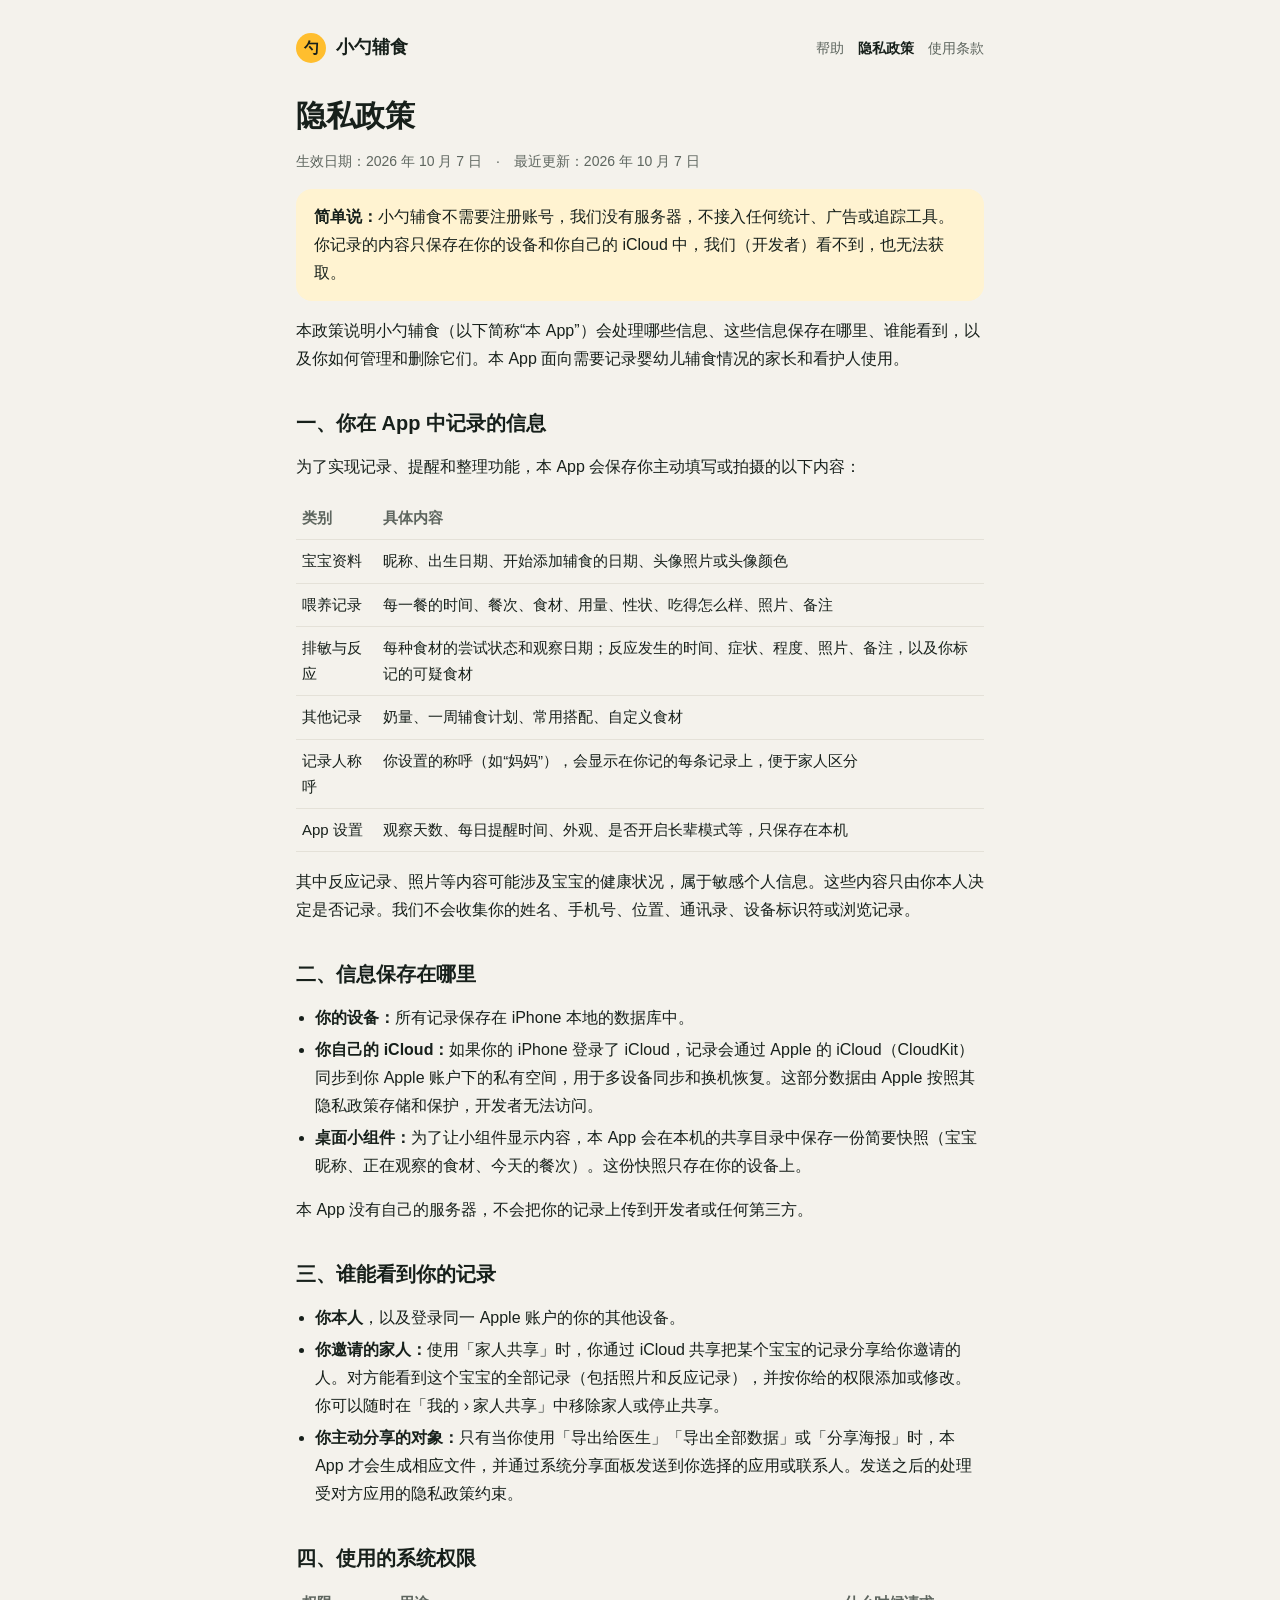
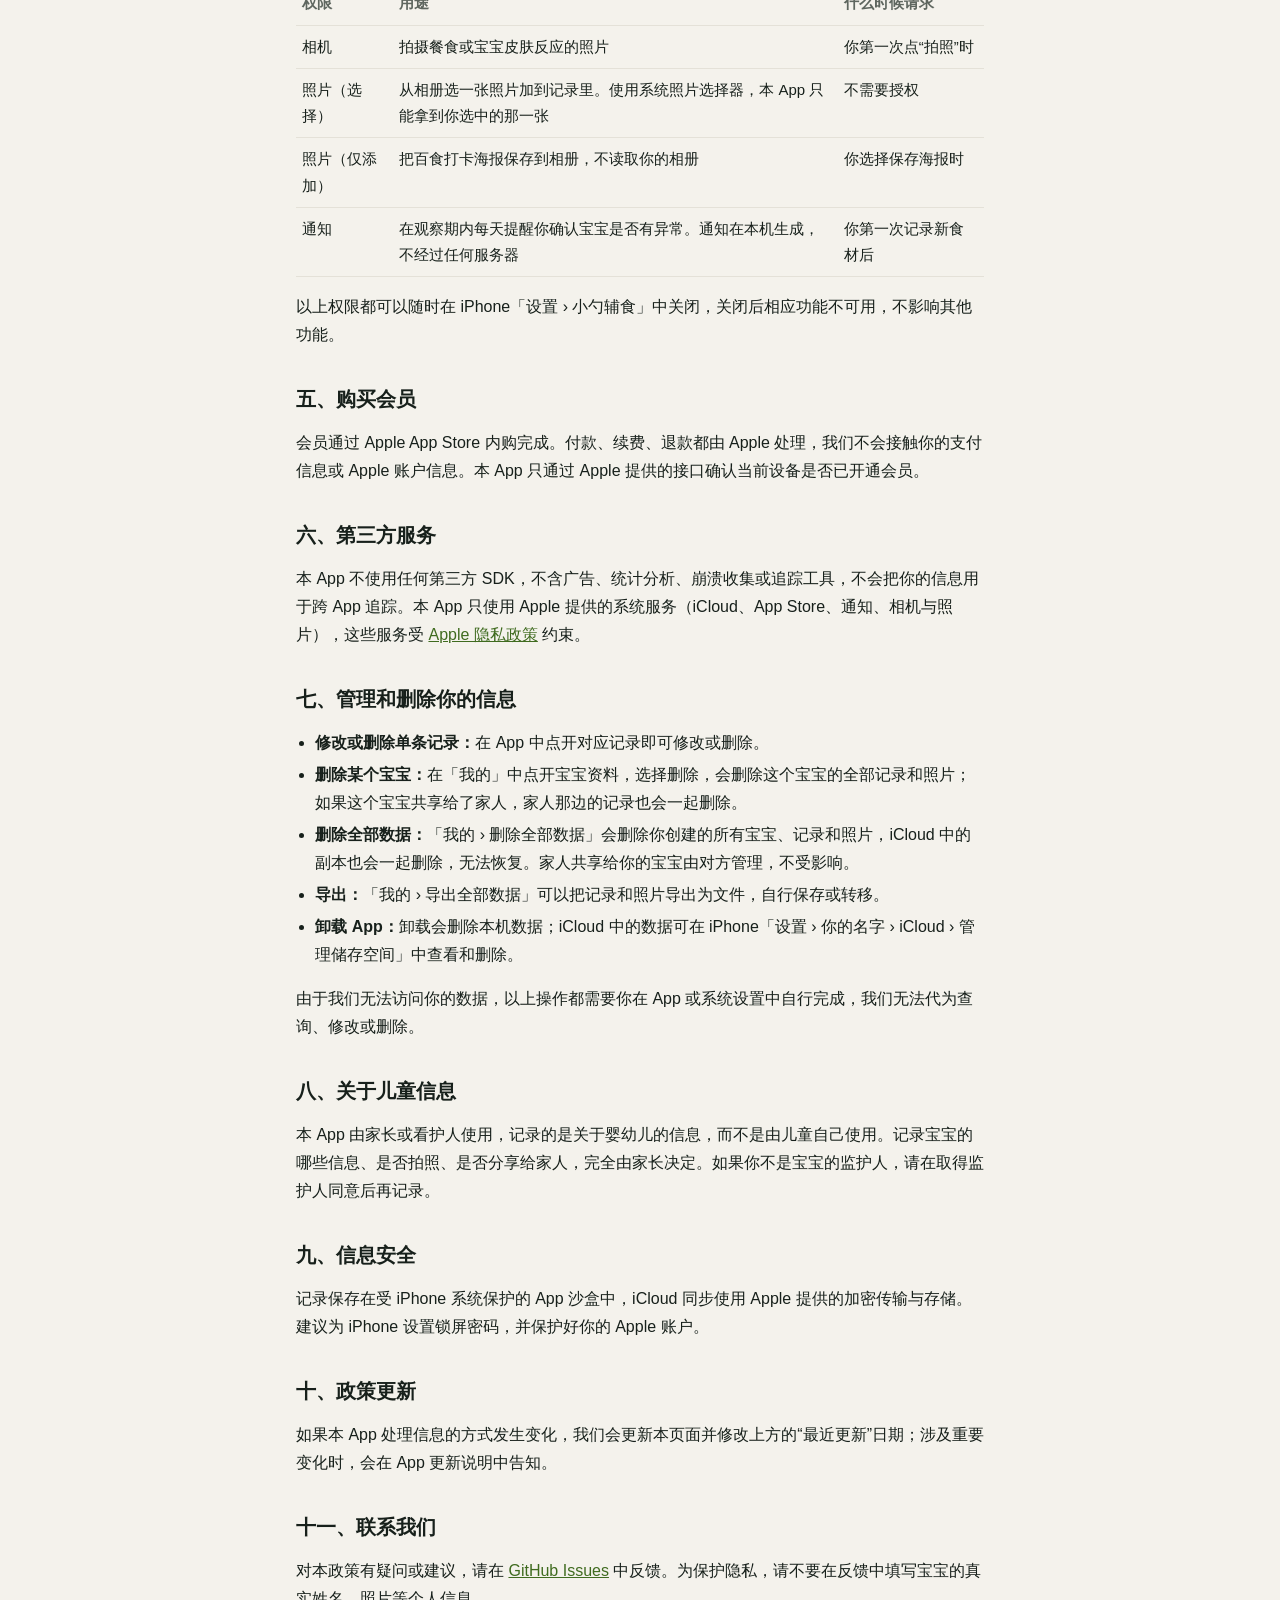
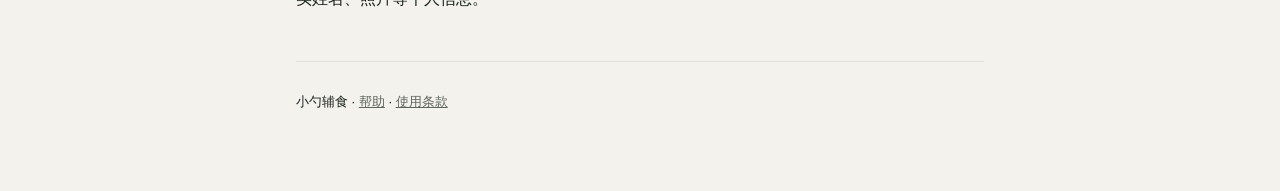
==== privacy.html @ 77303f6c "支持页面、隐私政策和使用条款" ====
<!DOCTYPE html>
<html lang="zh-CN">
<head>
  <meta charset="utf-8">
  <meta name="viewport" content="width=device-width, initial-scale=1">
  <title>小勺辅食 · 隐私政策</title>
  <meta name="description" content="小勺辅食隐私政策：不需要注册，没有服务器，记录只保存在你的设备和你自己的 iCloud 中。">
  <link rel="stylesheet" href="style.css">
</head>
<body>
<div class="wrap">
  <header class="site">
    <a class="brand" href="./"><span class="dot">勺</span>小勺辅食</a>
    <nav class="links">
      <a href="./">帮助</a>
      <a href="privacy.html" aria-current="page">隐私政策</a>
      <a href="terms.html">使用条款</a>
    </nav>
  </header>

  <h1>隐私政策</h1>
  <p class="muted">生效日期：2026 年 10 月 7 日　·　最近更新：2026 年 10 月 7 日</p>

  <div class="notice">
    <p><strong>简单说：</strong>小勺辅食不需要注册账号，我们没有服务器，不接入任何统计、广告或追踪工具。你记录的内容只保存在你的设备和你自己的 iCloud 中，我们（开发者）看不到，也无法获取。</p>
  </div>

  <p>本政策说明小勺辅食（以下简称“本 App”）会处理哪些信息、这些信息保存在哪里、谁能看到，以及你如何管理和删除它们。本 App 面向需要记录婴幼儿辅食情况的家长和看护人使用。</p>

  <h2>一、你在 App 中记录的信息</h2>
  <p>为了实现记录、提醒和整理功能，本 App 会保存你主动填写或拍摄的以下内容：</p>
  <div class="table-scroll">
  <table>
    <tr><th>类别</th><th>具体内容</th></tr>
    <tr><td>宝宝资料</td><td>昵称、出生日期、开始添加辅食的日期、头像照片或头像颜色</td></tr>
    <tr><td>喂养记录</td><td>每一餐的时间、餐次、食材、用量、性状、吃得怎么样、照片、备注</td></tr>
    <tr><td>排敏与反应</td><td>每种食材的尝试状态和观察日期；反应发生的时间、症状、程度、照片、备注，以及你标记的可疑食材</td></tr>
    <tr><td>其他记录</td><td>奶量、一周辅食计划、常用搭配、自定义食材</td></tr>
    <tr><td>记录人称呼</td><td>你设置的称呼（如“妈妈”），会显示在你记的每条记录上，便于家人区分</td></tr>
    <tr><td>App 设置</td><td>观察天数、每日提醒时间、外观、是否开启长辈模式等，只保存在本机</td></tr>
  </table>
  </div>
  <p>其中反应记录、照片等内容可能涉及宝宝的健康状况，属于敏感个人信息。这些内容只由你本人决定是否记录。我们不会收集你的姓名、手机号、位置、通讯录、设备标识符或浏览记录。</p>

  <h2>二、信息保存在哪里</h2>
  <ul>
    <li><strong>你的设备：</strong>所有记录保存在 iPhone 本地的数据库中。</li>
    <li><strong>你自己的 iCloud：</strong>如果你的 iPhone 登录了 iCloud，记录会通过 Apple 的 iCloud（CloudKit）同步到你 Apple 账户下的私有空间，用于多设备同步和换机恢复。这部分数据由 Apple 按照其隐私政策存储和保护，开发者无法访问。</li>
    <li><strong>桌面小组件：</strong>为了让小组件显示内容，本 App 会在本机的共享目录中保存一份简要快照（宝宝昵称、正在观察的食材、今天的餐次）。这份快照只存在你的设备上。</li>
  </ul>
  <p>本 App 没有自己的服务器，不会把你的记录上传到开发者或任何第三方。</p>

  <h2>三、谁能看到你的记录</h2>
  <ul>
    <li><strong>你本人</strong>，以及登录同一 Apple 账户的你的其他设备。</li>
    <li><strong>你邀请的家人：</strong>使用「家人共享」时，你通过 iCloud 共享把某个宝宝的记录分享给你邀请的人。对方能看到这个宝宝的全部记录（包括照片和反应记录），并按你给的权限添加或修改。你可以随时在「我的 › 家人共享」中移除家人或停止共享。</li>
    <li><strong>你主动分享的对象：</strong>只有当你使用「导出给医生」「导出全部数据」或「分享海报」时，本 App 才会生成相应文件，并通过系统分享面板发送到你选择的应用或联系人。发送之后的处理受对方应用的隐私政策约束。</li>
  </ul>

  <h2>四、使用的系统权限</h2>
  <div class="table-scroll">
  <table>
    <tr><th>权限</th><th>用途</th><th>什么时候请求</th></tr>
    <tr><td>相机</td><td>拍摄餐食或宝宝皮肤反应的照片</td><td>你第一次点“拍照”时</td></tr>
    <tr><td>照片（选择）</td><td>从相册选一张照片加到记录里。使用系统照片选择器，本 App 只能拿到你选中的那一张</td><td>不需要授权</td></tr>
    <tr><td>照片（仅添加）</td><td>把百食打卡海报保存到相册，不读取你的相册</td><td>你选择保存海报时</td></tr>
    <tr><td>通知</td><td>在观察期内每天提醒你确认宝宝是否有异常。通知在本机生成，不经过任何服务器</td><td>你第一次记录新食材后</td></tr>
  </table>
  </div>
  <p>以上权限都可以随时在 iPhone「设置 › 小勺辅食」中关闭，关闭后相应功能不可用，不影响其他功能。</p>

  <h2>五、购买会员</h2>
  <p>会员通过 Apple App Store 内购完成。付款、续费、退款都由 Apple 处理，我们不会接触你的支付信息或 Apple 账户信息。本 App 只通过 Apple 提供的接口确认当前设备是否已开通会员。</p>

  <h2>六、第三方服务</h2>
  <p>本 App 不使用任何第三方 SDK，不含广告、统计分析、崩溃收集或追踪工具，不会把你的信息用于跨 App 追踪。本 App 只使用 Apple 提供的系统服务（iCloud、App Store、通知、相机与照片），这些服务受 <a href="https://www.apple.com.cn/legal/privacy/">Apple 隐私政策</a> 约束。</p>

  <h2>七、管理和删除你的信息</h2>
  <ul>
    <li><strong>修改或删除单条记录：</strong>在 App 中点开对应记录即可修改或删除。</li>
    <li><strong>删除某个宝宝：</strong>在「我的」中点开宝宝资料，选择删除，会删除这个宝宝的全部记录和照片；如果这个宝宝共享给了家人，家人那边的记录也会一起删除。</li>
    <li><strong>删除全部数据：</strong>「我的 › 删除全部数据」会删除你创建的所有宝宝、记录和照片，iCloud 中的副本也会一起删除，无法恢复。家人共享给你的宝宝由对方管理，不受影响。</li>
    <li><strong>导出：</strong>「我的 › 导出全部数据」可以把记录和照片导出为文件，自行保存或转移。</li>
    <li><strong>卸载 App：</strong>卸载会删除本机数据；iCloud 中的数据可在 iPhone「设置 › 你的名字 › iCloud › 管理储存空间」中查看和删除。</li>
  </ul>
  <p>由于我们无法访问你的数据，以上操作都需要你在 App 或系统设置中自行完成，我们无法代为查询、修改或删除。</p>

  <h2>八、关于儿童信息</h2>
  <p>本 App 由家长或看护人使用，记录的是关于婴幼儿的信息，而不是由儿童自己使用。记录宝宝的哪些信息、是否拍照、是否分享给家人，完全由家长决定。如果你不是宝宝的监护人，请在取得监护人同意后再记录。</p>

  <h2>九、信息安全</h2>
  <p>记录保存在受 iPhone 系统保护的 App 沙盒中，iCloud 同步使用 Apple 提供的加密传输与存储。建议为 iPhone 设置锁屏密码，并保护好你的 Apple 账户。</p>

  <h2>十、政策更新</h2>
  <p>如果本 App 处理信息的方式发生变化，我们会更新本页面并修改上方的“最近更新”日期；涉及重要变化时，会在 App 更新说明中告知。</p>

  <h2>十一、联系我们</h2>
  <p>对本政策有疑问或建议，请在 <a href="https://github.com/xdx888999/xsfs-support/issues">GitHub Issues</a> 中反馈。为保护隐私，请不要在反馈中填写宝宝的真实姓名、照片等个人信息。</p>

  <footer class="site">
    <p>小勺辅食 · <a href="./">帮助</a> · <a href="terms.html">使用条款</a></p>
  </footer>
</div>
</body>
</html>
---- style.css ----
/* 小勺辅食 · 支持站点。配色取自 App：蛋黄黄、墨绿黑、米白底 */
:root {
  --ground: #F4F2EC;
  --card: #FFFFFF;
  --ink: #17201B;
  --ink-2: #5E665F;
  --line: #E4E1D8;
  --yolk: #FFBE2E;
  --yolk-soft: #FFF3D1;
  --pea: #8DB83C;
  --link: #3F6B1F;
}

@media (prefers-color-scheme: dark) {
  :root {
    --ground: #111613;
    --card: #1B221E;
    --ink: #E8ECE5;
    --ink-2: #A3ABA4;
    --line: #2C352F;
    --yolk-soft: #3A3018;
    --link: #B7DC74;
  }
}

* { box-sizing: border-box; }

html { -webkit-text-size-adjust: 100%; }

body {
  margin: 0;
  background: var(--ground);
  color: var(--ink);
  font-family: -apple-system, BlinkMacSystemFont, "PingFang SC", "Hiragino Sans GB", "Microsoft YaHei", sans-serif;
  font-size: 16px;
  line-height: 1.75;
}

.wrap {
  max-width: 720px;
  margin: 0 auto;
  padding: 24px 16px 64px;
}

header.site {
  display: flex;
  align-items: center;
  justify-content: space-between;
  gap: 12px;
  padding: 8px 0 24px;
}

.brand {
  display: flex;
  align-items: center;
  gap: 10px;
  color: var(--ink);
  text-decoration: none;
  font-weight: 800;
  font-size: 18px;
}

.brand .dot {
  width: 30px;
  height: 30px;
  border-radius: 50%;
  background: var(--yolk);
  display: inline-flex;
  align-items: center;
  justify-content: center;
  font-size: 15px;
  color: #17201B;
}

nav.links { display: flex; gap: 14px; flex-wrap: wrap; font-size: 14px; }
nav.links a { color: var(--ink-2); text-decoration: none; }
nav.links a[aria-current="page"] { color: var(--ink); font-weight: 700; }

h1 { font-size: 30px; line-height: 1.3; margin: 8px 0 6px; letter-spacing: -0.5px; }
h2 { font-size: 20px; line-height: 1.4; margin: 36px 0 10px; }
h3 { font-size: 16px; margin: 20px 0 4px; }
p, li { color: var(--ink); }
.muted { color: var(--ink-2); font-size: 14px; }
a { color: var(--link); }

.lead { font-size: 17px; color: var(--ink-2); margin: 0 0 20px; }

.card {
  background: var(--card);
  border: 1px solid var(--line);
  border-radius: 20px;
  padding: 18px 20px;
  margin: 14px 0;
}

.notice {
  background: var(--yolk-soft);
  border-radius: 16px;
  padding: 14px 18px;
  margin: 16px 0;
}

.notice p { margin: 0; }

ul { padding-left: 1.2em; }
li { margin: 4px 0; }

details {
  background: var(--card);
  border: 1px solid var(--line);
  border-radius: 16px;
  padding: 12px 18px;
  margin: 10px 0;
}

details summary { cursor: pointer; font-weight: 700; }
details[open] summary { margin-bottom: 6px; }

table { width: 100%; border-collapse: collapse; font-size: 15px; }
th, td { text-align: left; padding: 8px 6px; border-bottom: 1px solid var(--line); vertical-align: top; }
th { color: var(--ink-2); font-weight: 600; white-space: nowrap; }

.table-scroll { overflow-x: auto; }

footer.site {
  margin-top: 48px;
  padding-top: 16px;
  border-top: 1px solid var(--line);
  font-size: 13px;
  color: var(--ink-2);
}

footer.site a { color: var(--ink-2); }
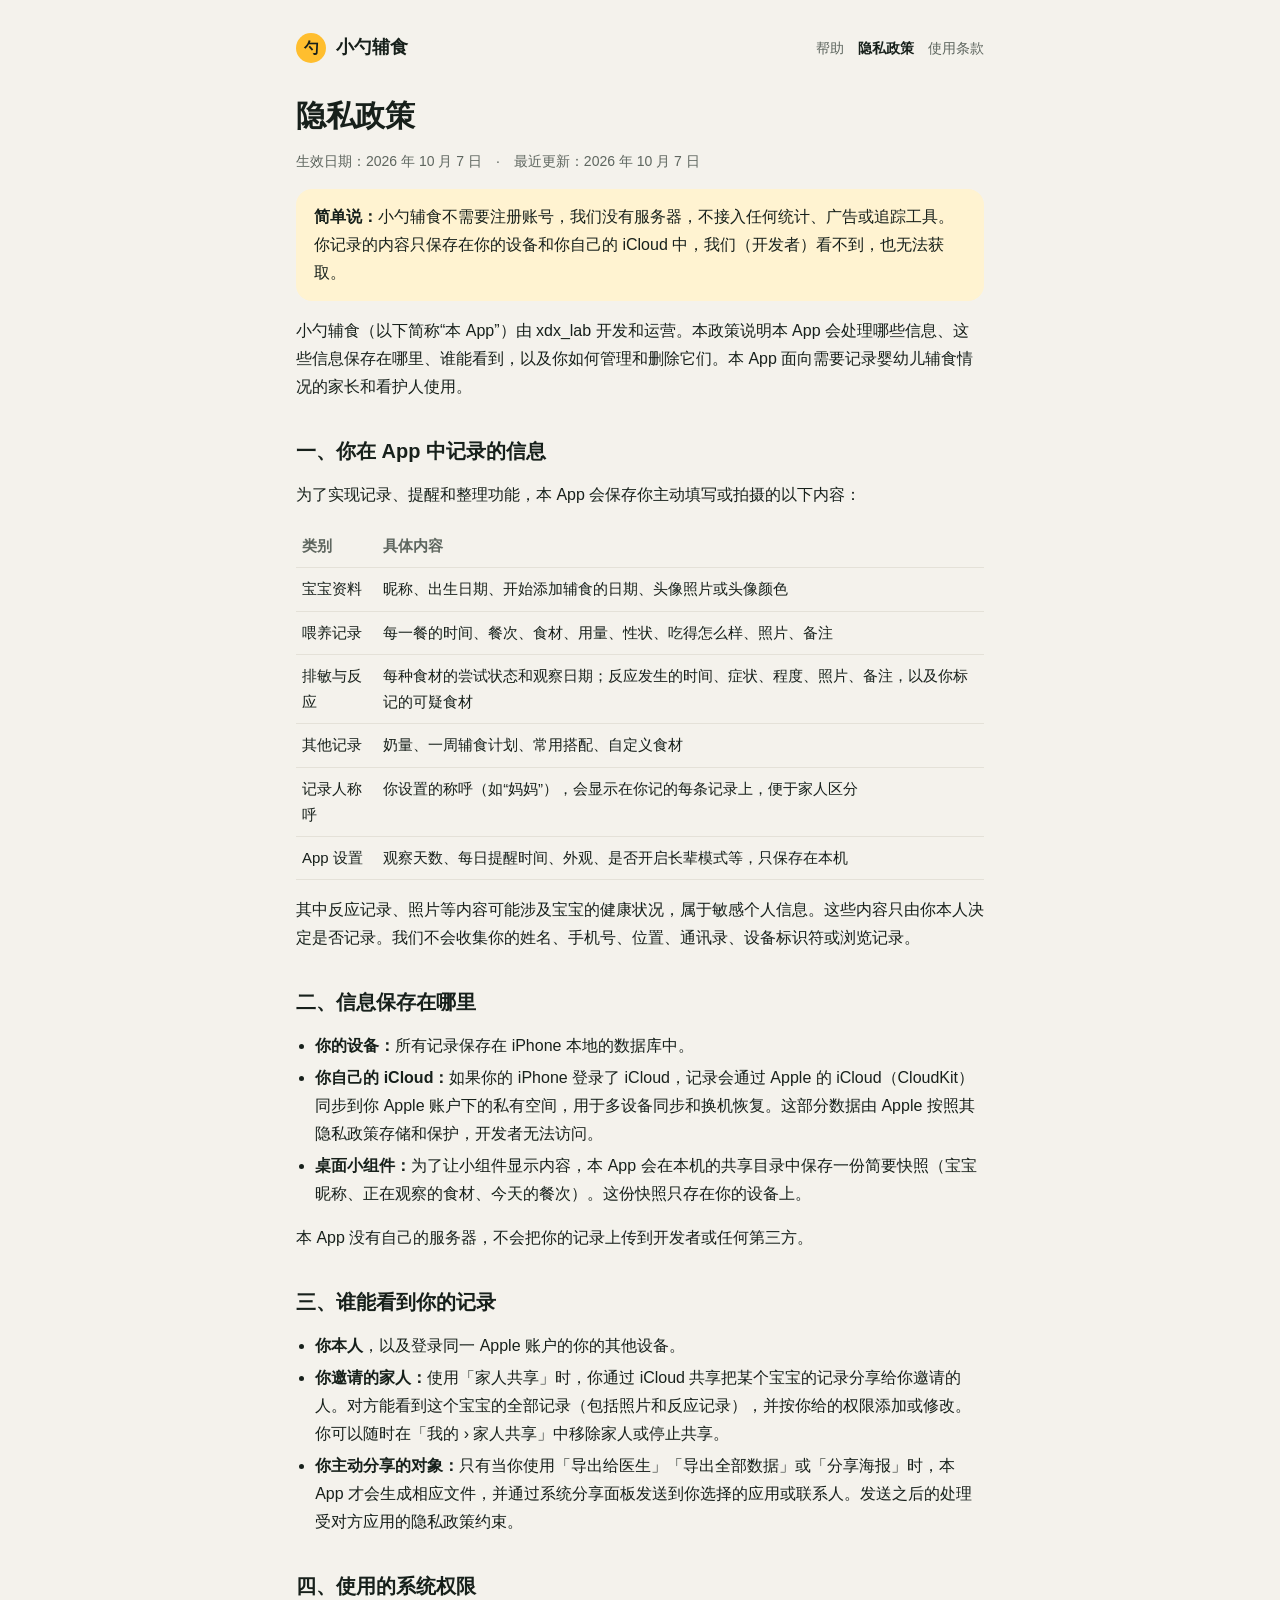
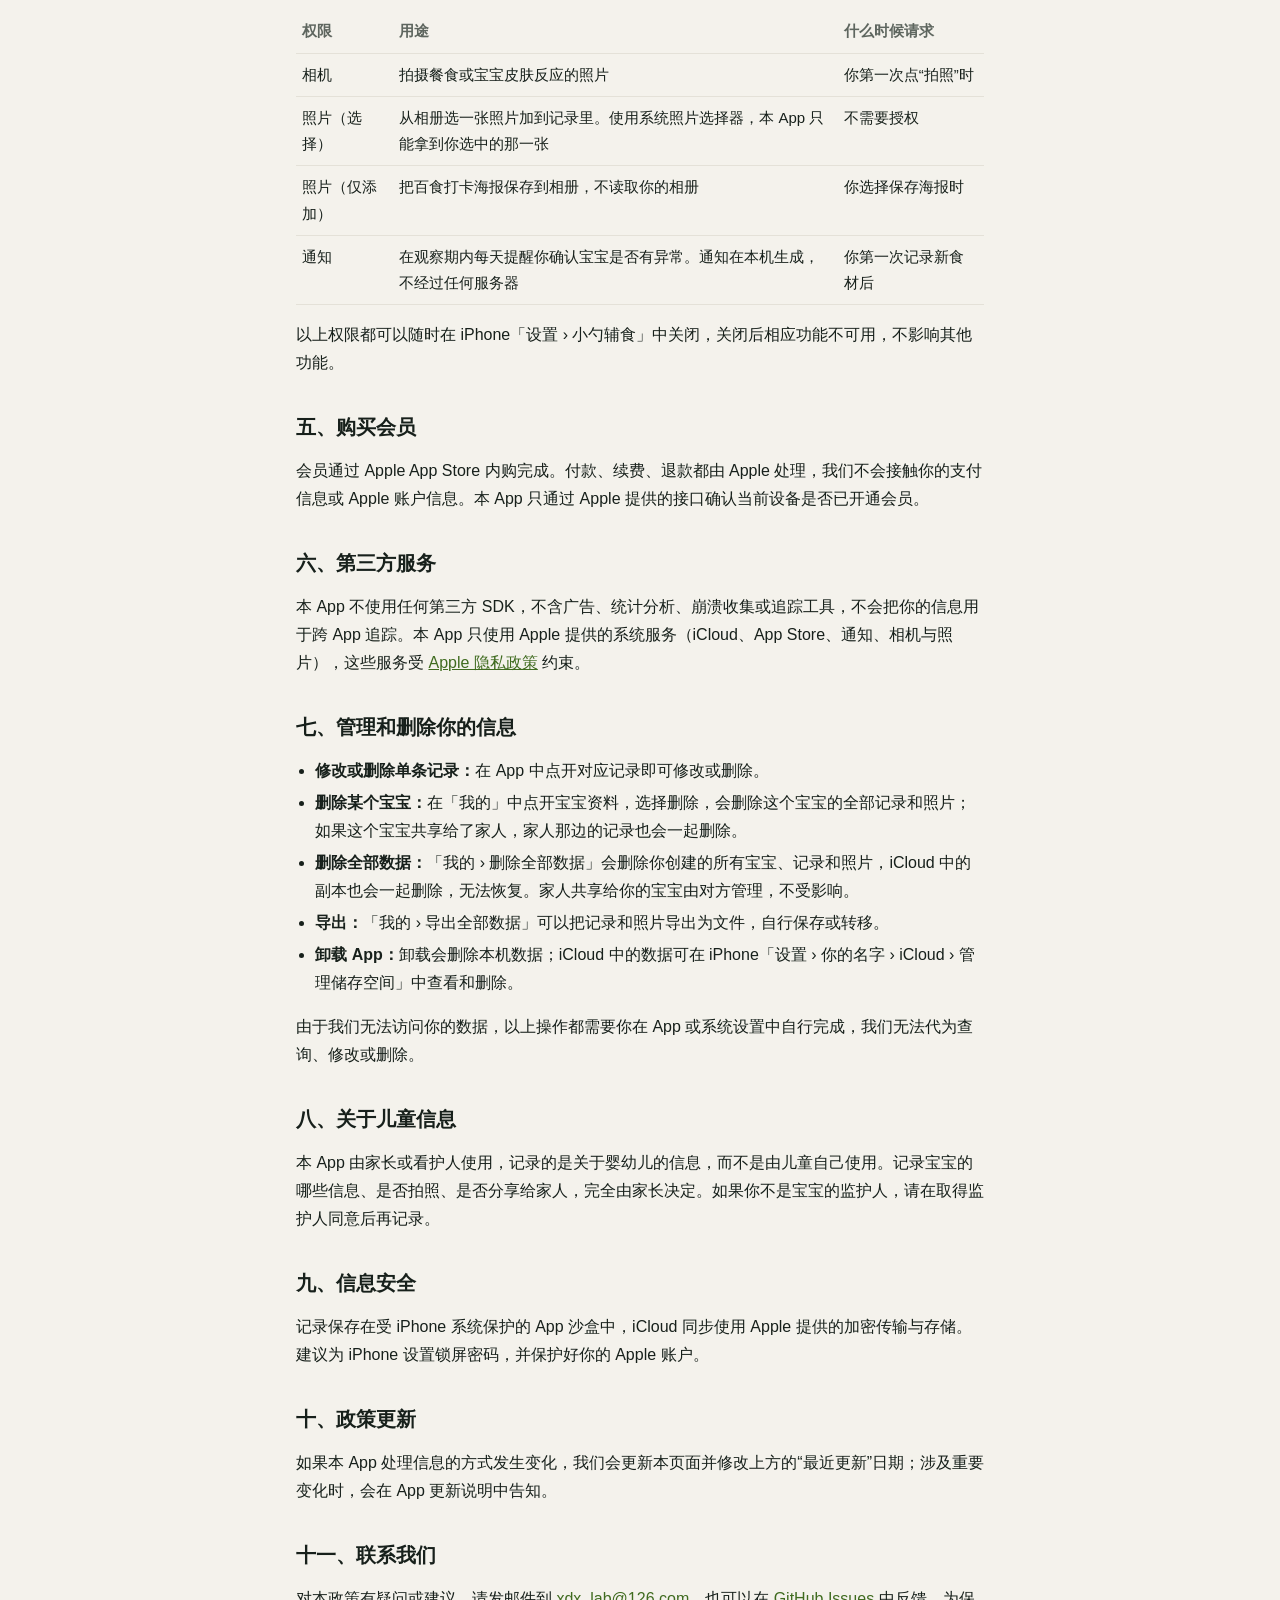
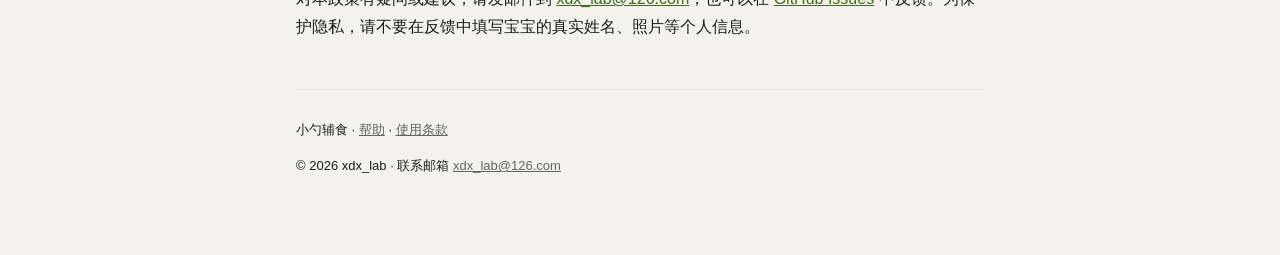
==== commit 8006ac88: "加入版权信息和联系邮箱" ====
--- a/privacy.html
+++ b/privacy.html
@@ -25,7 +25,7 @@
     <p><strong>简单说：</strong>小勺辅食不需要注册账号，我们没有服务器，不接入任何统计、广告或追踪工具。你记录的内容只保存在你的设备和你自己的 iCloud 中，我们（开发者）看不到，也无法获取。</p>
   </div>
 
-  <p>本政策说明小勺辅食（以下简称“本 App”）会处理哪些信息、这些信息保存在哪里、谁能看到，以及你如何管理和删除它们。本 App 面向需要记录婴幼儿辅食情况的家长和看护人使用。</p>
+  <p>小勺辅食（以下简称“本 App”）由 xdx_lab 开发和运营。本政策说明本 App 会处理哪些信息、这些信息保存在哪里、谁能看到，以及你如何管理和删除它们。本 App 面向需要记录婴幼儿辅食情况的家长和看护人使用。</p>
 
   <h2>一、你在 App 中记录的信息</h2>
   <p>为了实现记录、提醒和整理功能，本 App 会保存你主动填写或拍摄的以下内容：</p>
@@ -95,10 +95,11 @@
   <p>如果本 App 处理信息的方式发生变化，我们会更新本页面并修改上方的“最近更新”日期；涉及重要变化时，会在 App 更新说明中告知。</p>
 
   <h2>十一、联系我们</h2>
-  <p>对本政策有疑问或建议，请在 <a href="https://github.com/xdx888999/xsfs-support/issues">GitHub Issues</a> 中反馈。为保护隐私，请不要在反馈中填写宝宝的真实姓名、照片等个人信息。</p>
+  <p>对本政策有疑问或建议，请发邮件到 <a href="mailto:xdx_lab@126.com">xdx_lab@126.com</a>，也可以在 <a href="https://github.com/xdx888999/xsfs-support/issues">GitHub Issues</a> 中反馈。为保护隐私，请不要在反馈中填写宝宝的真实姓名、照片等个人信息。</p>
 
   <footer class="site">
     <p>小勺辅食 · <a href="./">帮助</a> · <a href="terms.html">使用条款</a></p>
+    <p>© 2026 xdx_lab · 联系邮箱 <a href="mailto:xdx_lab@126.com">xdx_lab@126.com</a></p>
   </footer>
 </div>
 </body>
--- a/style.css
+++ b/style.css
@@ -131,3 +131,6 @@
 }
 
 footer.site a { color: var(--ink-2); }
+
+.card > p:first-child { margin-top: 0; }
+.card > p:last-child { margin-bottom: 0; }
